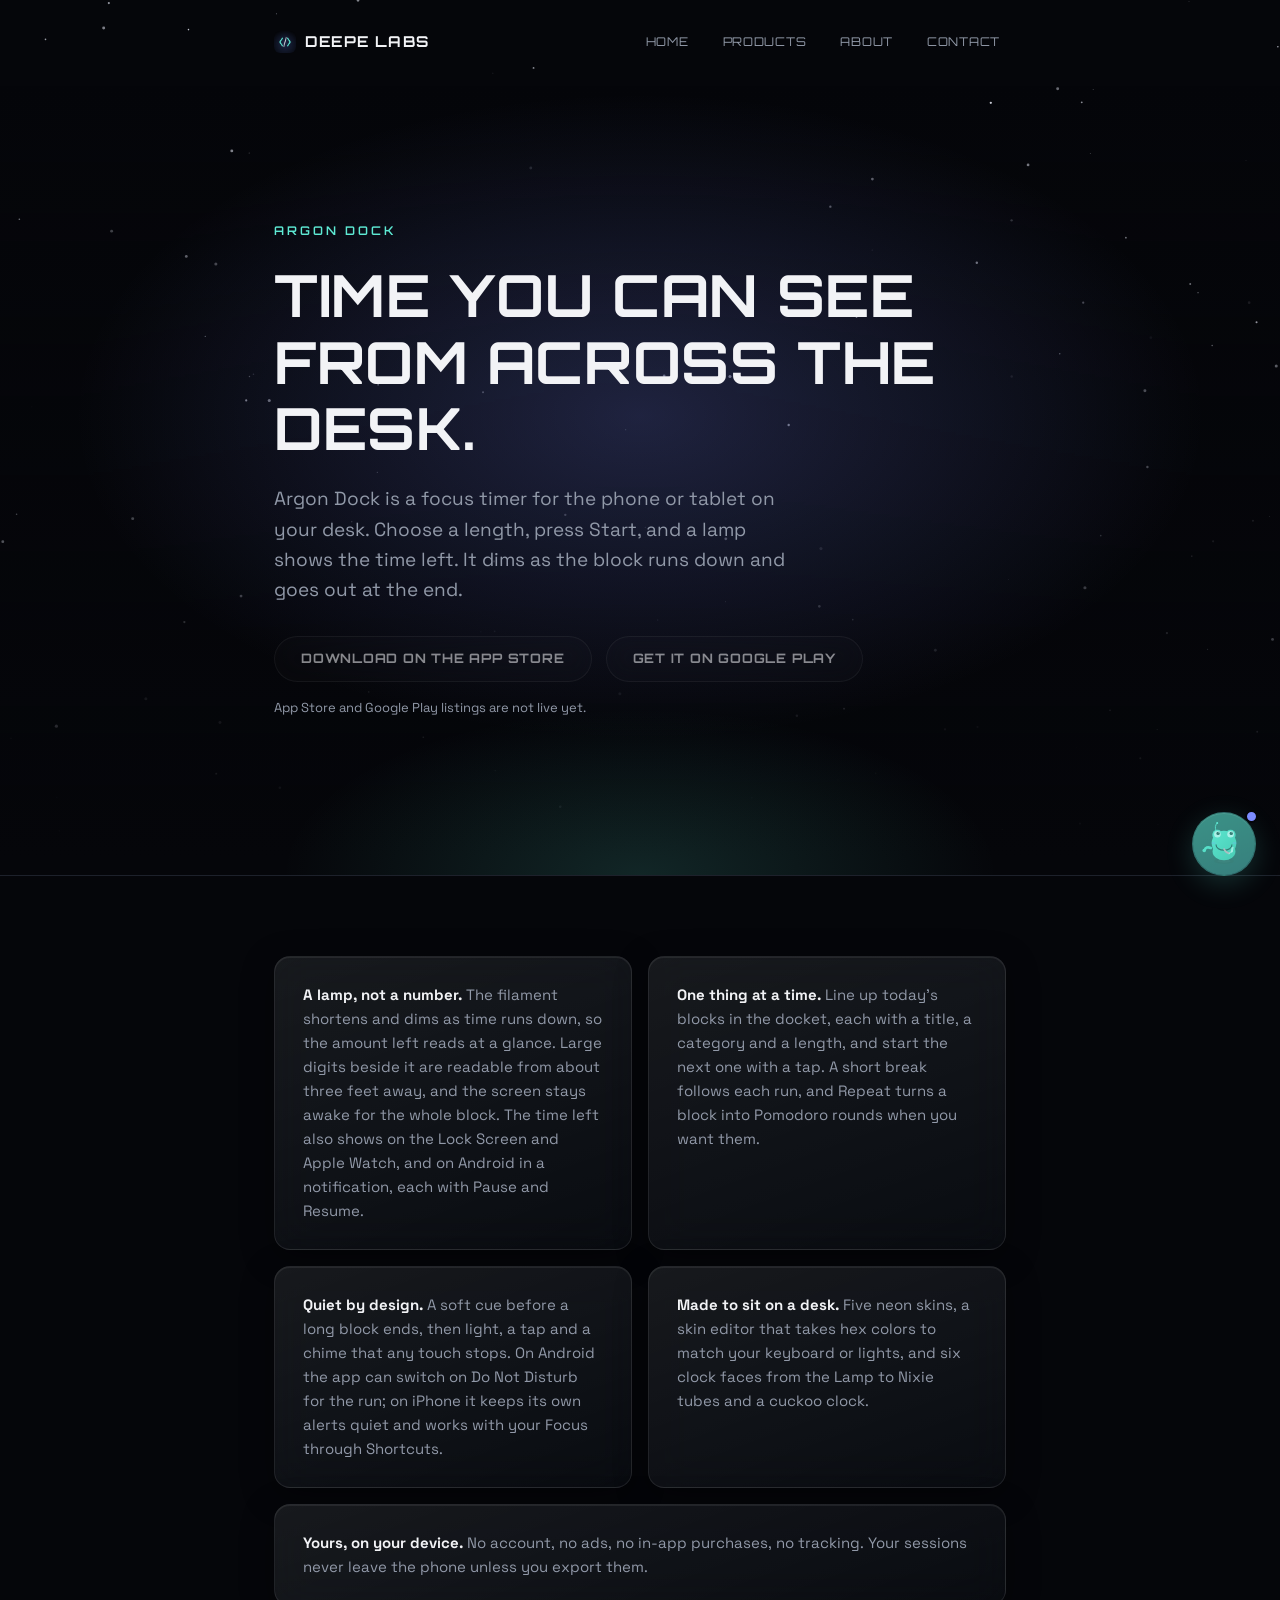
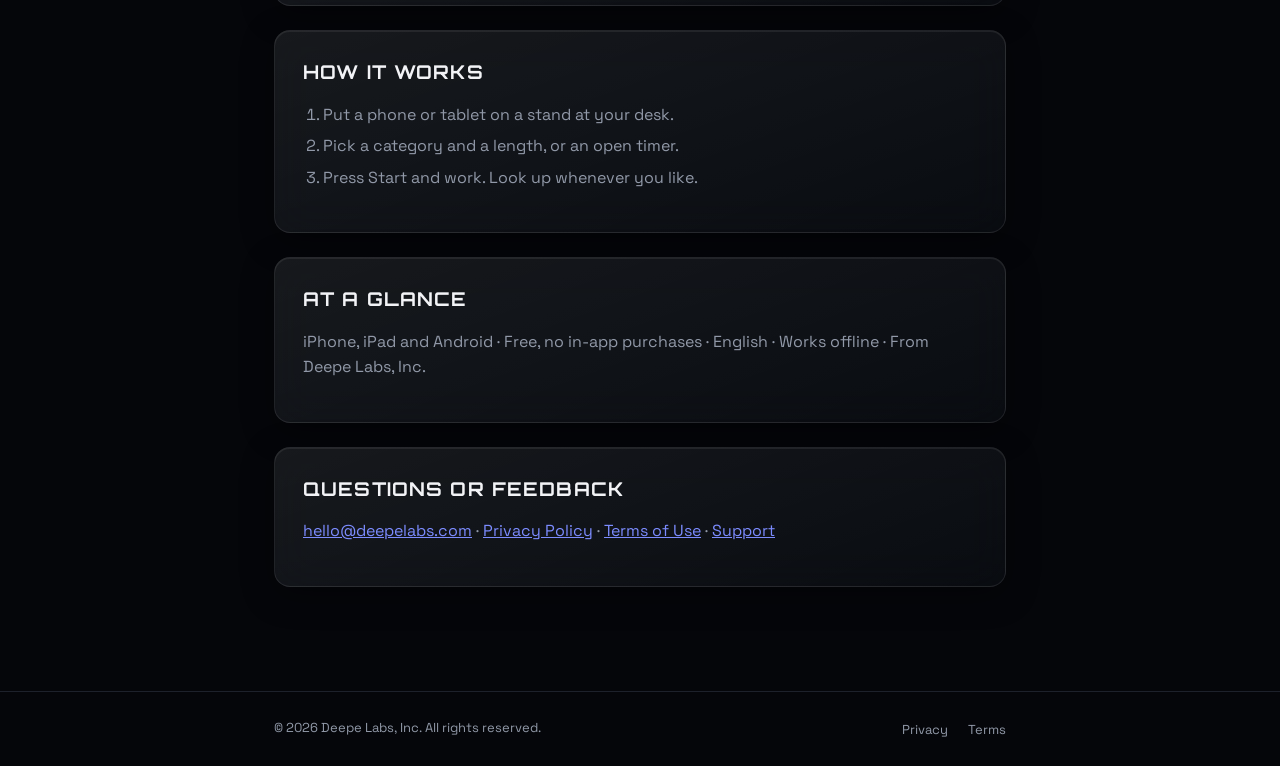
==== products/argondock/index.html @ 251a5f5c "Add the Argon Dock product page, privacy, terms and support New pages under products/argondock/: the" ====
<!doctype html>
<html lang="en">
<head>
<meta charset="utf-8">
<meta name="viewport" content="width=device-width, initial-scale=1">
<title>Argon Dock, a focus timer for your desk · Deepe Labs</title>
<link rel="icon" type="image/png" href="../../favicon-32.png">
<link rel="apple-touch-icon" href="../../apple-touch-icon.png">
<meta name="description" content="Argon Dock is a focus timer for the phone or tablet on your desk. A lamp shows the time left and goes out at the end. No account, no ads, no tracking.">
<link rel="preconnect" href="https://fonts.googleapis.com">
<link rel="preconnect" href="https://fonts.gstatic.com" crossorigin>
<link href="https://fonts.googleapis.com/css2?family=Orbitron:wght@600;700;800&family=Space+Grotesk:wght@400;500;700&display=swap" rel="stylesheet">
<link rel="stylesheet" href="../../style.css">
</head>
<body>
<canvas id="bg-canvas" aria-hidden="true"></canvas>
<header class="site-header on-hero">
  <div class="wrap">
    <a class="brand" href="../../index.html"><img src="../../assets/logo-64.png" alt="" class="brand-mark">Deepe Labs</a>
    <button class="nav-toggle" id="nav-toggle" type="button" aria-expanded="false" aria-controls="site-nav" aria-label="Open menu">
      <span class="nav-toggle-bar"></span>
      <span class="nav-toggle-bar"></span>
      <span class="nav-toggle-bar"></span>
    </button>
    <nav class="site-nav" id="site-nav">
      <a href="../../index.html">Home</a>
      <a href="../../products.html">Products</a>
      <a href="../../about.html">About</a>
      <a href="../../contact.html">Contact</a>
    </nav>
  </div>
</header>

<section class="hero">
  <div class="wrap">
    <span class="eyebrow">Argon Dock</span>
    <h1>Time you can see from across the desk.</h1>
    <p class="lede">Argon Dock is a focus timer for the phone or tablet on your desk. Choose a length, press Start, and a lamp shows the time left. It dims as the block runs down and goes out at the end.</p>
    <p class="hero-cta">
      <span class="btn btn-ghost btn-disabled" role="button" aria-disabled="true" tabindex="-1">Download on the App Store</span>
      <span class="btn btn-ghost btn-disabled" role="button" aria-disabled="true" tabindex="-1">Get it on Google Play</span>
    </p>
    <p class="meta">App Store and Google Play listings are not live yet.</p>
  </div>
</section>

<main class="plain">
  <div class="wrap">

    <div class="feature-grid">
      <div class="card">
        <p><strong>A lamp, not a number.</strong> The filament shortens and dims as time runs down, so the amount left reads at a glance. Large digits beside it are readable from about three feet away, and the screen stays awake for the whole block. The time left also shows on the Lock Screen and Apple Watch, and on Android in a notification, each with Pause and Resume.</p>
      </div>
      <div class="card">
        <p><strong>One thing at a time.</strong> Line up today's blocks in the docket, each with a title, a category and a length, and start the next one with a tap. A short break follows each run, and Repeat turns a block into Pomodoro rounds when you want them.</p>
      </div>
      <div class="card">
        <p><strong>Quiet by design.</strong> A soft cue before a long block ends, then light, a tap and a chime that any touch stops. On Android the app can switch on Do Not Disturb for the run; on iPhone it keeps its own alerts quiet and works with your Focus through Shortcuts.</p>
      </div>
      <div class="card">
        <p><strong>Made to sit on a desk.</strong> Five neon skins, a skin editor that takes hex colors to match your keyboard or lights, and six clock faces from the Lamp to Nixie tubes and a cuckoo clock.</p>
      </div>
      <div class="card">
        <p><strong>Yours, on your device.</strong> No account, no ads, no in-app purchases, no tracking. Your sessions never leave the phone unless you export them.</p>
      </div>
    </div>

    <div class="section">
      <h2>How it works</h2>
      <ol>
        <li>Put a phone or tablet on a stand at your desk.</li>
        <li>Pick a category and a length, or an open timer.</li>
        <li>Press Start and work. Look up whenever you like.</li>
      </ol>
    </div>

    <div class="section">
      <h2>At a glance</h2>
      <p>iPhone, iPad and Android &middot; Free, no in-app purchases &middot; English &middot; Works offline &middot; From Deepe Labs, Inc.</p>
    </div>

    <div class="section">
      <h2>Questions or feedback</h2>
      <p><a href="mailto:hello@deepelabs.com">hello@deepelabs.com</a> &middot; <a href="privacy.html">Privacy Policy</a> &middot; <a href="terms.html">Terms of Use</a> &middot; <a href="support.html">Support</a></p>
    </div>

  </div>
</main>

<footer class="site-footer">
  <div class="wrap">
    <span class="copyright">&copy; 2026 Deepe Labs, Inc. All rights reserved.</span>
    <div>
      <a href="../../privacy.html">Privacy</a>
      <a href="../../terms.html">Terms</a>
    </div>
  </div>
</footer>
<script src="../../starfield.js"></script>
<script src="../../nav-toggle.js"></script>
<script src="../../deepe-frog.js"></script>
</body>
</html>
---- style.css ----
:root {
  --bg: #05060a;
  --bg-elevated: #0d0f16;
  --border: #1d212b;
  --text: #f2f3f6;
  --text-muted: #9199a8;
  --accent: #7c8cff;
  --accent-soft: rgba(124, 140, 255, 0.14);
  --glow: #5eead4;
  --accent-fun: #ff90ac;
  --max-width: 780px;
  --font-display: "Orbitron", "Space Grotesk", -apple-system, sans-serif;
  --font-body: "Space Grotesk", -apple-system, BlinkMacSystemFont, "Segoe UI", Helvetica, Arial, sans-serif;
  --glass-bg: linear-gradient(160deg, rgba(255, 255, 255, 0.07), rgba(255, 255, 255, 0.015)), rgba(8, 10, 16, 0.6);
  --glass-bg-solid: #0d0f16;
  --glass-border: rgba(255, 255, 255, 0.09);
  --glass-border-accent: rgba(94, 234, 212, 0.28);
}

* {
  box-sizing: border-box;
}

html {
  color-scheme: dark;
}

body {
  margin: 0;
  padding: 0;
  background: var(--bg);
  color: var(--text);
  font-family: var(--font-body);
  line-height: 1.6;
  -webkit-font-smoothing: antialiased;
}

.wrap {
  max-width: var(--max-width);
  margin: 0 auto;
  padding: 0 24px;
  position: relative;
  z-index: 1;
}

header.site-header {
  border-bottom: 1px solid var(--border);
  position: relative;
  z-index: 2;
}

header.site-header.on-hero {
  border-bottom: 1px solid transparent;
}

header.site-header .wrap {
  display: flex;
  align-items: center;
  justify-content: space-between;
  padding-top: 22px;
  padding-bottom: 22px;
  flex-wrap: wrap;
  gap: 12px;
}

.brand {
  display: inline-flex;
  align-items: center;
  gap: 9px;
  font-family: var(--font-display);
  font-weight: 700;
  font-size: 15px;
  color: var(--text);
  text-decoration: none;
  letter-spacing: 0.08em;
  text-transform: uppercase;
}

.brand-mark {
  width: 22px;
  height: 22px;
  border-radius: 6px;
  display: block;
}

nav.site-nav a {
  display: inline-block;
  font-family: var(--font-display);
  color: var(--text-muted);
  text-decoration: none;
  font-size: 12px;
  letter-spacing: 0.06em;
  text-transform: uppercase;
  margin-left: 18px;
  padding: 10px 6px;
  transition: color 0.15s ease;
}

nav.site-nav a:hover,
nav.site-nav a:focus {
  color: var(--text);
}

.nav-toggle {
  display: none;
  flex-direction: column;
  justify-content: center;
  align-items: center;
  gap: 5px;
  width: 44px;
  height: 44px;
  padding: 0;
  background: transparent;
  border: 1px solid var(--glass-border);
  border-radius: 10px;
  cursor: pointer;
}

.nav-toggle-bar {
  width: 18px;
  height: 2px;
  background: var(--text);
  border-radius: 1px;
  transition: transform 0.2s ease, opacity 0.2s ease;
}

.nav-toggle:focus-visible {
  outline: 2px solid var(--glow);
  outline-offset: 2px;
}

.nav-toggle[aria-expanded="true"] .nav-toggle-bar:nth-child(1) {
  transform: translateY(7px) rotate(45deg);
}

.nav-toggle[aria-expanded="true"] .nav-toggle-bar:nth-child(2) {
  opacity: 0;
}

.nav-toggle[aria-expanded="true"] .nav-toggle-bar:nth-child(3) {
  transform: translateY(-7px) rotate(-45deg);
}

@media (max-width: 640px) {
  .nav-toggle {
    display: flex;
  }

  nav.site-nav {
    display: none;
    position: absolute;
    top: 100%;
    left: 0;
    right: 0;
    flex-direction: column;
    padding: 8px 0 16px;
    background: var(--glass-bg);
    border-bottom: 1px solid var(--glass-border);
    border-radius: 0 0 16px 16px;
    backdrop-filter: blur(20px) saturate(140%);
    -webkit-backdrop-filter: blur(20px) saturate(140%);
    z-index: 3;
  }

  nav.site-nav.is-open {
    display: flex;
  }

  nav.site-nav a {
    margin-left: 0;
    padding: 14px 24px;
    border-bottom: 1px solid var(--glass-border);
  }

  nav.site-nav a:last-child {
    border-bottom: none;
  }
}

main {
  padding: 0 0 80px;
}

main.plain {
  padding-top: 56px;
}

/* Hero */
.hero {
  position: relative;
  overflow: hidden;
  border-bottom: 1px solid var(--border);
  min-height: 88vh;
  display: flex;
  align-items: center;
  padding: 96px 0 88px;
}

#bg-canvas {
  position: fixed;
  inset: 0;
  width: 100vw;
  height: 100vh;
  z-index: -1;
  display: block;
  background: var(--bg);
}

.hero::after {
  content: "";
  position: absolute;
  inset: 0;
  background: radial-gradient(ellipse 65% 60% at 50% 42%, rgba(124, 140, 255, 0.22), transparent 68%),
    radial-gradient(ellipse 40% 30% at 50% 100%, rgba(94, 234, 212, 0.14), transparent 70%),
    linear-gradient(180deg, transparent 0%, var(--bg) 98%);
  pointer-events: none;
  z-index: 0;
}

.hero .wrap {
  max-width: 780px;
}

.eyebrow {
  display: inline-block;
  font-family: var(--font-display);
  font-size: 12px;
  font-weight: 600;
  letter-spacing: 0.24em;
  text-transform: uppercase;
  color: var(--glow);
  margin-bottom: 22px;
}

h1 {
  font-family: var(--font-display);
  font-size: clamp(34px, 6.4vw, 58px);
  line-height: 1.15;
  margin: 0 0 22px;
  letter-spacing: 0.01em;
  font-weight: 700;
  text-transform: uppercase;
}

/* Lighter heading treatment for content-light interior pages (About,
   Terms, Privacy) so the type weight matches the amount of content
   underneath it, rather than the full hero-scale display heading. */
h1.compact {
  font-size: clamp(24px, 4vw, 32px);
  letter-spacing: 0.02em;
  margin-bottom: 14px;
}

.accent-word {
  color: var(--glow);
}

.lede {
  color: var(--text-muted);
  font-size: 19px;
  max-width: 520px;
  margin-bottom: 0;
}

h2 {
  font-family: var(--font-display);
  font-size: 19px;
  margin: 48px 0 14px;
  letter-spacing: 0.06em;
  text-transform: uppercase;
  font-weight: 700;
}

h3 {
  font-size: 16px;
  margin: 24px 0 8px;
  font-weight: 600;
}

p {
  color: var(--text);
  margin: 0 0 16px;
}

.section p {
  color: var(--text-muted);
}

ul {
  margin: 0 0 16px;
  padding-left: 20px;
  color: var(--text-muted);
}

li {
  margin-bottom: 6px;
}

a {
  color: var(--accent);
}

a:hover {
  color: var(--glow);
}

/* Glass panels: frosted, translucent blocks that let the fixed starfield
   show through via backdrop-filter. The layered background (a faint white
   sheen over a dark semi-opaque base) keeps body text at safe contrast
   even where a bright star sits directly behind the panel. */
.card,
.section {
  position: relative;
  background: var(--glass-bg);
  border: 1px solid var(--glass-border);
  border-radius: 16px;
  padding: 26px 28px;
  margin: 24px 0;
  backdrop-filter: blur(20px) saturate(140%);
  -webkit-backdrop-filter: blur(20px) saturate(140%);
  box-shadow: 0 8px 32px rgba(0, 0, 0, 0.35), inset 0 1px 0 rgba(255, 255, 255, 0.07);
}

.section h2:first-child,
.section h3:first-child {
  margin-top: 0;
}

@supports not ((backdrop-filter: blur(1px)) or (-webkit-backdrop-filter: blur(1px))) {
  .card,
  .section {
    background: var(--glass-bg-solid);
  }
}

.card p:first-child {
  color: var(--text-muted);
  font-size: 13px;
  text-transform: uppercase;
  letter-spacing: 0.08em;
  margin-bottom: 10px;
}

.meta {
  color: var(--text-muted);
  font-size: 13px;
  margin-bottom: 32px;
}

/* Buttons */
.btn {
  display: inline-flex;
  align-items: center;
  justify-content: center;
  gap: 8px;
  min-height: 46px;
  min-width: 44px;
  padding: 0 26px;
  border-radius: 999px;
  font-family: var(--font-display);
  font-size: 13px;
  font-weight: 700;
  letter-spacing: 0.06em;
  text-transform: uppercase;
  text-decoration: none;
  cursor: pointer;
  border: 1px solid var(--glass-border-accent);
  background: linear-gradient(160deg, rgba(94, 234, 212, 0.18), rgba(94, 234, 212, 0.04));
  backdrop-filter: blur(12px);
  -webkit-backdrop-filter: blur(12px);
  color: var(--text);
  box-shadow: 0 4px 18px rgba(94, 234, 212, 0.1), inset 0 1px 0 rgba(255, 255, 255, 0.14);
  transition: background 0.2s ease, border-color 0.2s ease, box-shadow 0.2s ease, transform 0.15s ease;
}

@supports not ((backdrop-filter: blur(1px)) or (-webkit-backdrop-filter: blur(1px))) {
  .btn {
    background: #123832;
  }
}

.btn:hover {
  border-color: rgba(94, 234, 212, 0.55);
  background: linear-gradient(160deg, rgba(94, 234, 212, 0.3), rgba(94, 234, 212, 0.08));
  box-shadow: 0 6px 24px rgba(94, 234, 212, 0.2), inset 0 1px 0 rgba(255, 255, 255, 0.18);
  transform: translateY(-1px);
  color: var(--text);
}

.btn:active {
  transform: translateY(0);
  box-shadow: 0 2px 10px rgba(94, 234, 212, 0.16), inset 0 1px 2px rgba(0, 0, 0, 0.3);
}

.btn:focus-visible {
  outline: 2px solid var(--glow);
  outline-offset: 3px;
}

.btn-ghost {
  background: rgba(255, 255, 255, 0.035);
  border-color: var(--glass-border);
  box-shadow: none;
}

.btn-ghost:hover {
  background: rgba(255, 255, 255, 0.07);
  border-color: rgba(255, 255, 255, 0.2);
  box-shadow: 0 4px 18px rgba(0, 0, 0, 0.25);
}

.hero-cta {
  margin-top: 30px;
  display: flex;
  flex-wrap: wrap;
  gap: 14px;
}

.section-cta {
  margin-top: 18px;
}

/* Contact form */
.contact-form label {
  display: block;
  font-family: var(--font-display);
  font-size: 12px;
  font-weight: 700;
  letter-spacing: 0.06em;
  text-transform: uppercase;
  color: var(--text-muted);
  margin: 18px 0 8px;
}

.contact-form label:first-child {
  margin-top: 0;
}

.contact-form input,
.contact-form textarea {
  width: 100%;
  min-height: 46px;
  padding: 12px 14px;
  font-family: var(--font-body);
  font-size: 16px;
  color: var(--text);
  background: rgba(255, 255, 255, 0.04);
  border: 1px solid var(--glass-border);
  border-radius: 10px;
  outline-offset: 2px;
}

.contact-form textarea {
  min-height: 140px;
  resize: vertical;
}

.contact-form input:focus-visible,
.contact-form textarea:focus-visible {
  outline: 2px solid var(--glow);
  border-color: var(--glass-border-accent);
}

.contact-form .btn {
  margin-top: 22px;
}

.form-note {
  font-size: 13px;
  color: var(--text-muted);
  margin-top: 14px;
  margin-bottom: 0;
}

footer.site-footer {
  border-top: 1px solid var(--border);
}

footer.site-footer .wrap {
  padding: 24px;
  display: flex;
  justify-content: space-between;
  align-items: center;
  flex-wrap: wrap;
  gap: 8px;
}

footer.site-footer a {
  color: var(--text-muted);
  text-decoration: none;
  font-size: 13px;
  margin-left: 16px;
}

footer.site-footer a:hover {
  color: var(--text);
}

.copyright {
  color: var(--text-muted);
  font-size: 13px;
}

@media (max-width: 480px) {
  .hero {
    min-height: 76vh;
    padding: 72px 0 64px;
  }
  .card,
  .section {
    padding: 22px 20px;
  }
  .btn {
    width: 100%;
  }
  footer.site-footer .wrap {
    padding-right: 92px;
  }
}

@media (prefers-reduced-motion: reduce) {
  #bg-canvas {
    display: none;
  }
}

/* Product feature grid (two-column cards, used on per-product pages) */
.feature-grid {
  display: grid;
  grid-template-columns: 1fr 1fr;
  gap: 16px;
  margin: 24px 0;
}

.feature-grid .card {
  margin: 0;
}

/* Undo the small-uppercase-label treatment of `.card p:first-child`: these
   cards hold full sentences, not a label. */
.feature-grid .card p:first-child {
  color: var(--text-muted);
  font-size: 15px;
  text-transform: none;
  letter-spacing: normal;
  margin-bottom: 0;
}

.feature-grid .card strong {
  color: var(--text);
}

.feature-grid .card:last-child:nth-child(odd) {
  grid-column: 1 / -1;
}

@media (max-width: 640px) {
  .feature-grid {
    grid-template-columns: 1fr;
  }
}

ol {
  margin: 0 0 16px;
  padding-left: 20px;
  color: var(--text-muted);
}

/* Store badges before a listing is live: look like buttons, are not interactive */
.btn-disabled {
  opacity: 0.55;
  cursor: default;
  pointer-events: none;
}
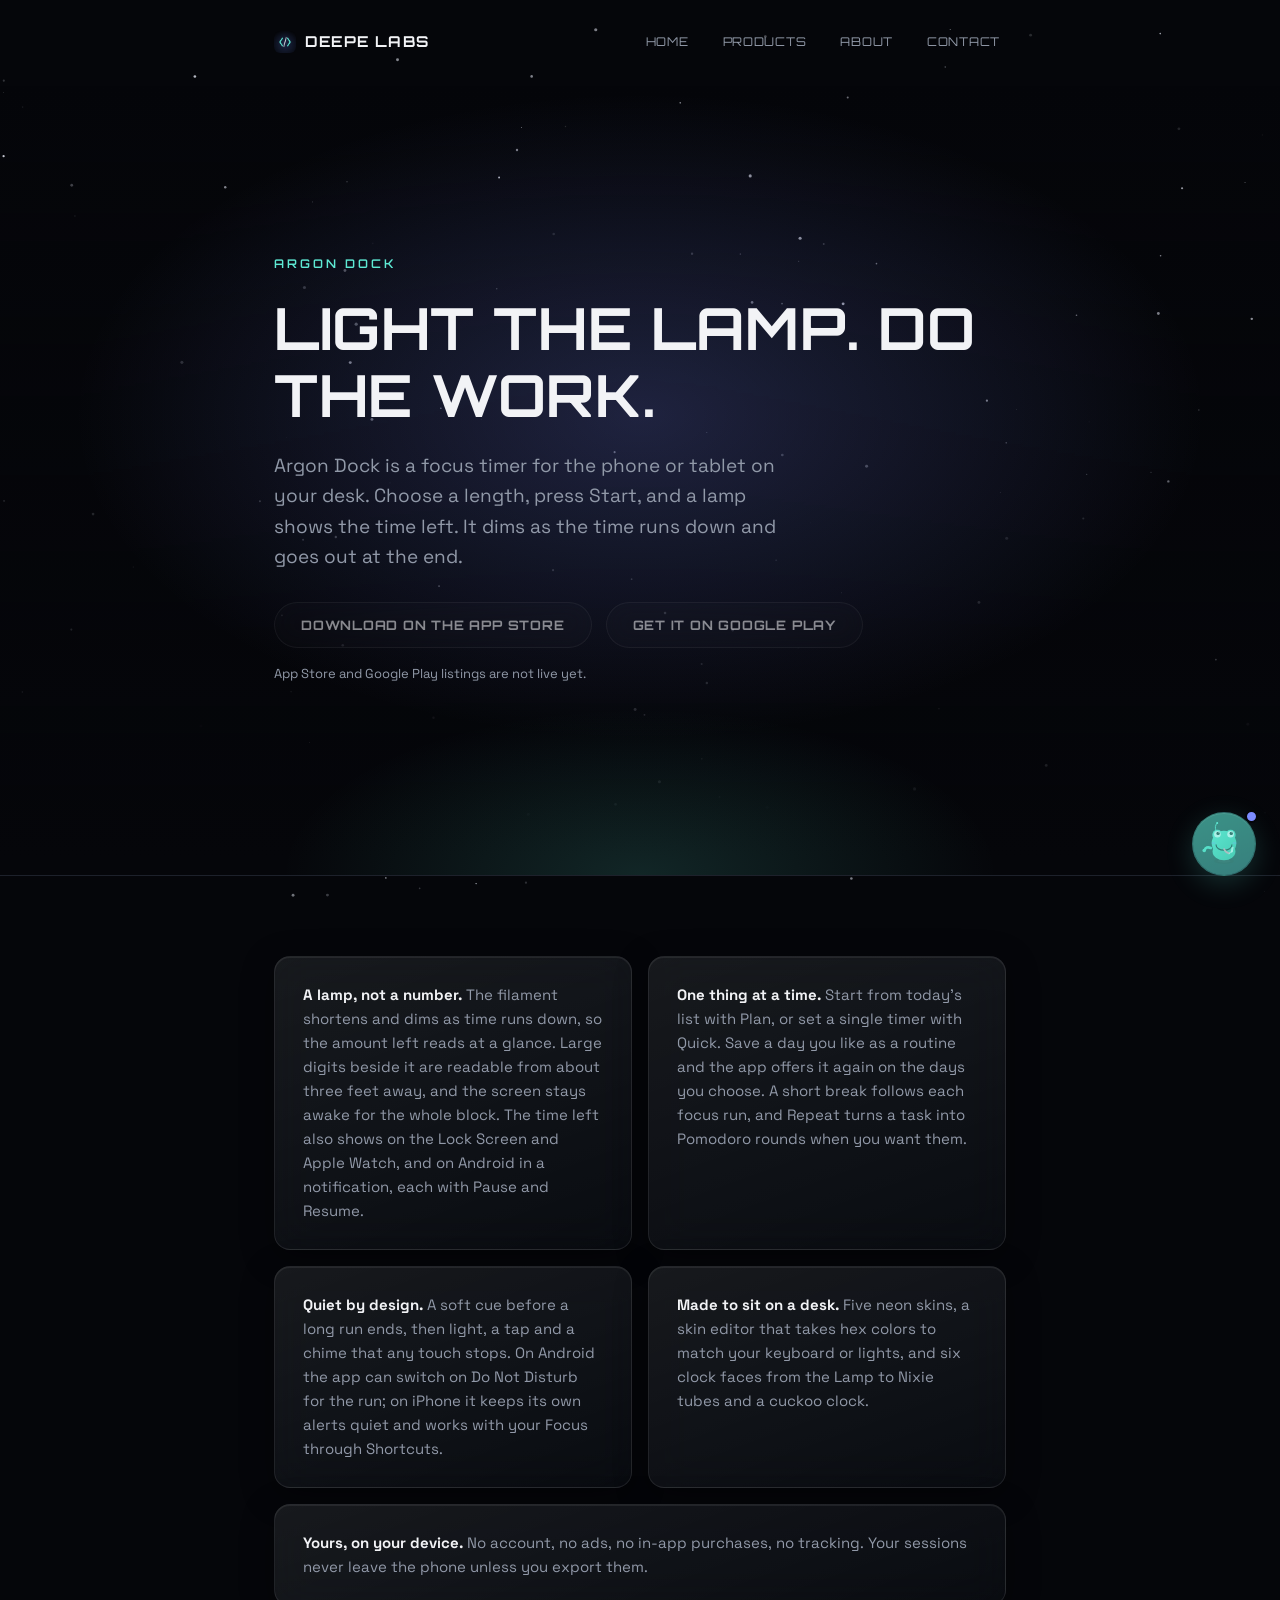
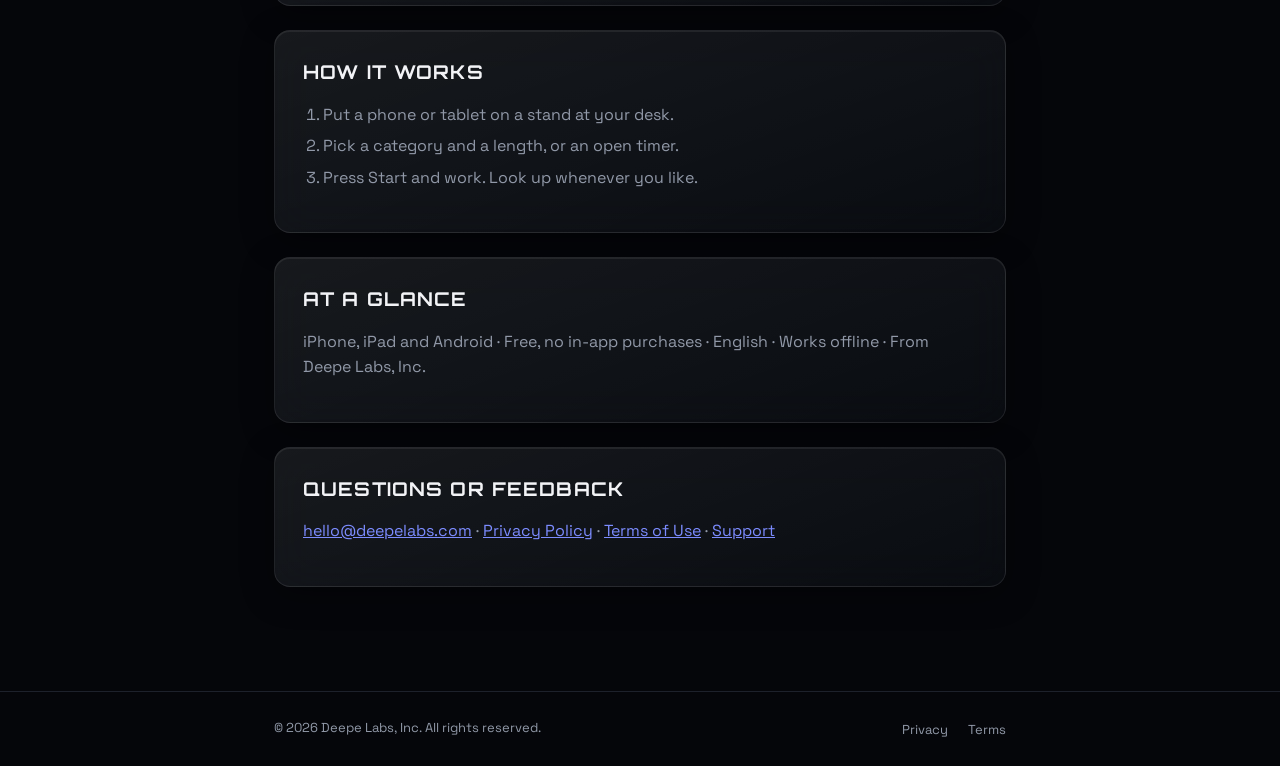
==== commit 5f96b650: "Align Argon Dock copy with the revised product description The ArgonDock Product Description doc's W" ====
--- a/products/argondock/index.html
+++ b/products/argondock/index.html
@@ -34,8 +34,8 @@
 <section class="hero">
   <div class="wrap">
     <span class="eyebrow">Argon Dock</span>
-    <h1>Time you can see from across the desk.</h1>
-    <p class="lede">Argon Dock is a focus timer for the phone or tablet on your desk. Choose a length, press Start, and a lamp shows the time left. It dims as the block runs down and goes out at the end.</p>
+    <h1>Light the lamp. Do the work.</h1>
+    <p class="lede">Argon Dock is a focus timer for the phone or tablet on your desk. Choose a length, press Start, and a lamp shows the time left. It dims as the time runs down and goes out at the end.</p>
     <p class="hero-cta">
       <span class="btn btn-ghost btn-disabled" role="button" aria-disabled="true" tabindex="-1">Download on the App Store</span>
       <span class="btn btn-ghost btn-disabled" role="button" aria-disabled="true" tabindex="-1">Get it on Google Play</span>
@@ -52,10 +52,10 @@
         <p><strong>A lamp, not a number.</strong> The filament shortens and dims as time runs down, so the amount left reads at a glance. Large digits beside it are readable from about three feet away, and the screen stays awake for the whole block. The time left also shows on the Lock Screen and Apple Watch, and on Android in a notification, each with Pause and Resume.</p>
       </div>
       <div class="card">
-        <p><strong>One thing at a time.</strong> Line up today's blocks in the docket, each with a title, a category and a length, and start the next one with a tap. A short break follows each run, and Repeat turns a block into Pomodoro rounds when you want them.</p>
+        <p><strong>One thing at a time.</strong> Start from today's list with Plan, or set a single timer with Quick. Save a day you like as a routine and the app offers it again on the days you choose. A short break follows each focus run, and Repeat turns a task into Pomodoro rounds when you want them.</p>
       </div>
       <div class="card">
-        <p><strong>Quiet by design.</strong> A soft cue before a long block ends, then light, a tap and a chime that any touch stops. On Android the app can switch on Do Not Disturb for the run; on iPhone it keeps its own alerts quiet and works with your Focus through Shortcuts.</p>
+        <p><strong>Quiet by design.</strong> A soft cue before a long run ends, then light, a tap and a chime that any touch stops. On Android the app can switch on Do Not Disturb for the run; on iPhone it keeps its own alerts quiet and works with your Focus through Shortcuts.</p>
       </div>
       <div class="card">
         <p><strong>Made to sit on a desk.</strong> Five neon skins, a skin editor that takes hex colors to match your keyboard or lights, and six clock faces from the Lamp to Nixie tubes and a cuckoo clock.</p>
